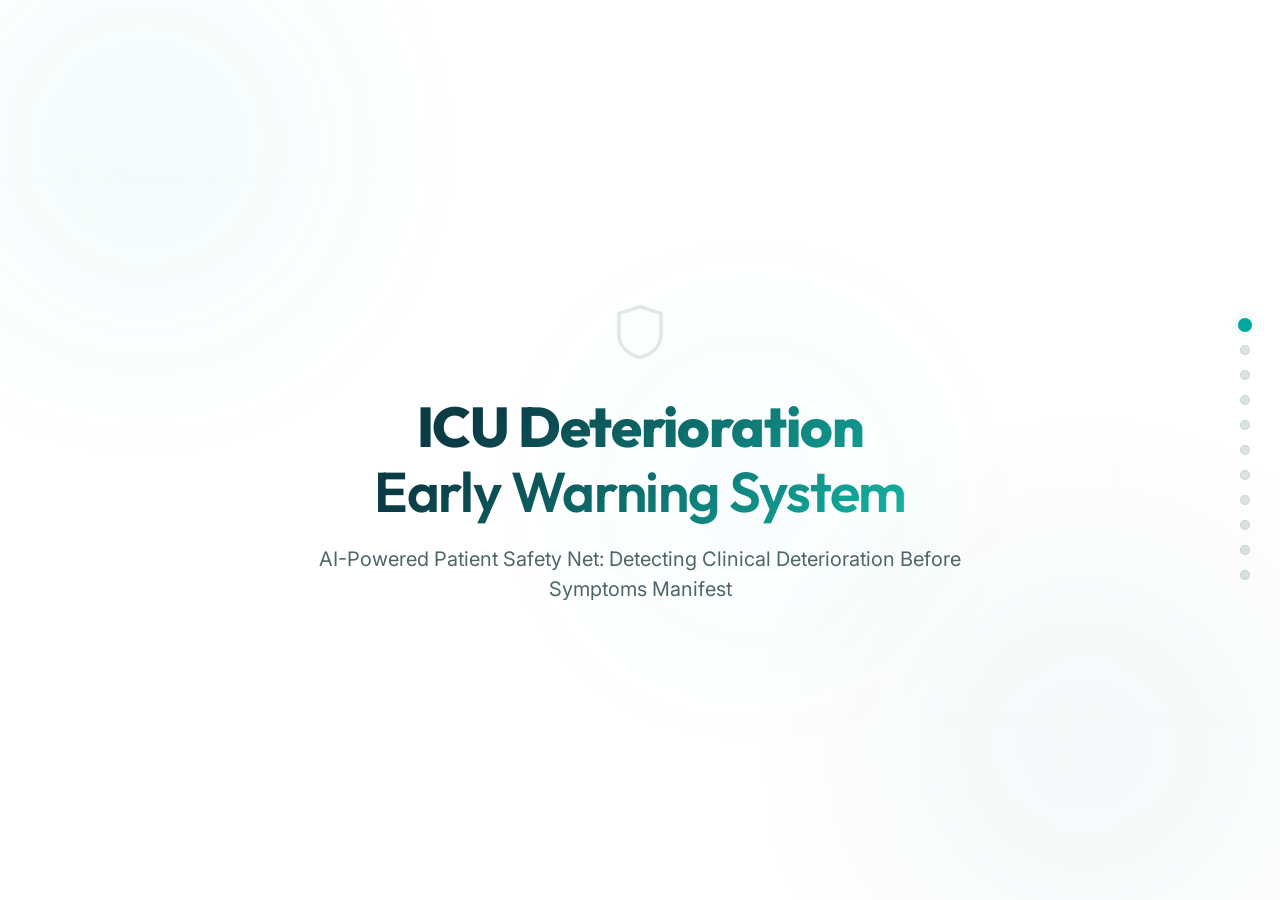
==== index.html @ 1649da3c "Initial commit of ICU Overwatch Pitch Deck" ====
<!DOCTYPE html>
<html lang="en">
<head>
  <meta charset="UTF-8">
  <meta name="viewport" content="width=device-width, initial-scale=1.0">
  <meta name="description" content="Predictive early-warning system for ICU deterioration events, detecting circulatory failure, hyperglycaemia, sepsis, kidney failure, and liver failure before symptoms manifest.">
  <title>ICU Deterioration Warning System Pitch Deck</title>
  <link rel="preconnect" href="https://fonts.googleapis.com">
  <link rel="preconnect" href="https://fonts.gstatic.com" crossorigin>
  <link href="https://fonts.googleapis.com/css2?family=Inter:wght@300;400;500;600;700&family=Outfit:wght@400;500;600;700;800&display=swap" rel="stylesheet">
  <link rel="stylesheet" href="style.css">
</head>
<body>

  <!-- Live Background Blobs -->
  <div class="live-bg-container">
    <div class="bg-blob blob-1"></div>
    <div class="bg-blob blob-2"></div>
    <div class="bg-blob blob-3"></div>
  </div>
  <div class="bg-grid-overlay"></div>
  <canvas id="ekgCanvas"></canvas>

  <!-- Side Dot Progress Indicators (11 Slides) -->
  <div class="scroll-spy" role="navigation" aria-label="Slide navigation">
    <div class="scroll-dot active" data-slide="1" title="Clinical Vision" role="button" aria-label="Slide 1: Vision"></div>
    <div class="scroll-dot" data-slide="2" title="The Challenge" role="button" aria-label="Slide 2: The Challenge"></div>
    <div class="scroll-dot" data-slide="3" title="Our System" role="button" aria-label="Slide 3: Our System"></div>
    <div class="scroll-dot" data-slide="4" title="Clinical Dashboard" role="button" aria-label="Slide 4: Live Dashboard"></div>
    <div class="scroll-dot" data-slide="5" title="Validation" role="button" aria-label="Slide 5: Validation"></div>
    <div class="scroll-dot" data-slide="6" title="Patient Value" role="button" aria-label="Slide 6: Patient Value"></div>
    <div class="scroll-dot" data-slide="7" title="Hospital Value" role="button" aria-label="Slide 7: Hospital Value"></div>
    <div class="scroll-dot" data-slide="8" title="Public Savings" role="button" aria-label="Slide 8: Public Savings"></div>
    <div class="scroll-dot" data-slide="9" title="Private Value" role="button" aria-label="Slide 9: Private Value"></div>
    <div class="scroll-dot" data-slide="10" title="TRL Timeline" role="button" aria-label="Slide 10: TRL Timeline"></div>
    <div class="scroll-dot" data-slide="11" title="Next Steps" role="button" aria-label="Slide 11: Next Steps"></div>
  </div>

  <!-- Scroll snap container -->
  <div class="scroll-container">

    <!-- SLIDE 1: TITLE -->
    <section class="slide-section" id="slide-1">
      <div class="slide-wrapper">
        <div class="title-container">
          <div class="glow-logo">
            <svg class="logo-svg" viewBox="0 0 100 100" xmlns="http://www.w3.org/2000/svg">
              <path d="M50,15 L80,25 L80,55 C80,72 67,83 50,88 C33,83 20,72 20,55 L20,25 Z" stroke="var(--color-border)" stroke-width="5" />
              <path d="M25,50 L40,50 L46,35 L52,70 L58,45 L62,55 L66,50 L75,50" />
            </svg>
          </div>
          <h1>ICU Deterioration<br><span class="highlight-mint">Early Warning System</span></h1>
          <p class="subtitle">AI-Powered Patient Safety Net: Detecting Clinical Deterioration Before Symptoms Manifest</p>
        </div>
      </div>
    </section>

    <!-- SLIDE 2: THE CHALLENGE -->
    <section class="slide-section" id="slide-2">
      <div class="slide-wrapper">
        <span class="slide-label">The Clinical Problem</span>
        <h2>The ICU Deterioration Challenge</h2>
        <div class="grid-2">
          <div>
            <p class="lead-text">
              Current diagnosis is <span class="highlight-alert font-bold">reactive rather than preventive</span>. Sepsis and organ failure are typically identified only after clinical symptoms have fully manifested.
            </p>
            <p class="body-text">
              In intensive care units, sepsis and sudden organ failure develop rapidly. Delayed identification compounds resource strain, prolongs hospital stays, increases patient mortality, and places immense pressure on clinical staff and public healthcare finances.
            </p>
          </div>
          <div class="card-vertical-stack">
            <div class="glass-card">
              <div class="stat-large highlight-alert" style="margin-bottom: 5px;">30%</div>
              <h3 style="margin-bottom: 4px;">Sepsis Incidence</h3>
              <p class="card-desc">Average proportion of all ICU patients who develop sepsis during admission.</p>
            </div>
            <div class="glass-card">
              <div class="stat-large highlight-mint" style="margin-bottom: 5px;">15-37%</div>
              <h3 style="margin-bottom: 4px;">New Organ Failure</h3>
              <p class="card-desc">Patients developing new organ failure during their ICU admission.</p>
            </div>
          </div>
        </div>
      </div>
    </section>

    <!-- SLIDE 3: WHAT WE BUILT -->
    <section class="slide-section" id="slide-3">
      <div class="slide-wrapper">
        <span class="slide-label">Our Solution</span>
        <h2>Standardised Predictive Panel</h2>
        <div class="grid-2">
          <div>
            <p class="lead-text">
              We built an early warning system monitoring a panel of <span class="highlight-mint">42 physiological variables</span> drawn from routine, non-invasive ICU telemetry.
            </p>
            <p class="body-text">
              By continuously evaluating real-time clinical markers, our algorithm outputs predictive risk alerts across five distinct endpoints. This lead time gives medical teams a critical window to intervene before active organ failure clinically manifests.
            </p>
          </div>
          <div class="glass-card flex-column align-stretch">
            <h3 style="margin-bottom: 15px; text-transform: uppercase; font-size: 0.85rem; letter-spacing: 0.05em; color: var(--color-mint);">5 Endpoint Early Warning Windows</h3>
            <div class="endpoint-item">
              <span class="endpoint-name">Circulatory Failure</span>
              <span class="endpoint-time highlight-mint">8 Hours Lead Time</span>
            </div>
            <div class="endpoint-item">
              <span class="endpoint-name">Sepsis Onset</span>
              <span class="endpoint-time highlight-mint">8 Hours Lead Time</span>
            </div>
            <div class="endpoint-item">
              <span class="endpoint-name">Hyperglycaemia</span>
              <span class="endpoint-time highlight-mint">8 Hours Lead Time</span>
            </div>
            <div class="endpoint-item">
              <span class="endpoint-name">Kidney Failure</span>
              <span class="endpoint-time highlight-mint">48 Hours Lead Time</span>
            </div>
            <div class="endpoint-item" style="border-bottom: none;">
              <span class="endpoint-name">Liver Failure</span>
              <span class="endpoint-time highlight-mint">48 Hours Lead Time</span>
            </div>
          </div>
        </div>
      </div>
    </section>

    <!-- SLIDE 4: CLINICAL DASHBOARD -->
    <section class="slide-section" id="slide-4">
      <div class="slide-wrapper" style="max-width: 95%; height: 85vh; display: flex; flex-direction: column;">
        <div style="display: flex; justify-content: space-between; align-items: flex-end; margin-bottom: 15px; border-bottom: 1px solid var(--color-border); padding-bottom: 10px;">
          <div>
            <span class="slide-label">Clinical Workflow</span>
            <h2 style="margin-bottom: 4px; background: transparent; padding-bottom: 0;">Interactive Prototype</h2>
            <h3 style="font-size: 1.6rem; color: var(--color-teal-dark); margin-bottom: 0; font-weight: 600; font-family: var(--font-title);">Live Clinical Dashboard</h3>
          </div>
          <p class="body-text" style="max-width: 600px; font-size: 0.85rem; line-height: 1.4; text-align: right; margin-bottom: 3px;">
            Simulates live ICU telemetry streams. When a sub-clinical pattern is detected, risk scores rise, alerting the nurse to verify the patient's state and order preventative care.
          </p>
        </div>
        <div class="iframe-container" style="flex: 1; width: 100%;">
          <iframe src="Interactive-Prototype-HTML.html" style="width: 100%; height: 100%; border: 1px solid var(--color-border); border-radius: 12px; background: #031012; box-shadow: 0 8px 24px rgba(11, 76, 84, 0.05);" title="Live Clinical Dashboard Prototype"></iframe>
        </div>
      </div>
    </section>

    <!-- SLIDE 5: PERFORMANCE & VALIDATION -->
    <section class="slide-section" id="slide-5">
      <div class="slide-wrapper">
        <span class="slide-label">Clinical Integrity</span>
        <h2>Model Performance & Validation</h2>
        <p class="body-text" style="max-width: 800px; margin-bottom: 25px;">
          To ensure real-world generalisability, the model was trained on 210,013 patients and evaluated on an independent external cohort of 29,579 patients across hospitals in geographically distinct settings.
        </p>
        
        <div class="auroc-container">
          <div class="cohort-buttons">
            <button class="cohort-btn active" data-cohort="internal">
              <div class="cohort-badge">Baseline</div>
              <div class="cohort-title">Internal Cohort</div>
            </button>
            <button class="cohort-btn" data-cohort="nwicu">
              <div class="cohort-badge">External Validation</div>
              <div class="cohort-title">Northwest ICU (USA)</div>
            </button>
            <button class="cohort-btn" data-cohort="zigong">
              <div class="cohort-badge">External Validation</div>
              <div class="cohort-title">Zigong Hospital (China)</div>
            </button>
            <button class="cohort-btn" data-cohort="pediatric">
              <div class="cohort-badge alert">Special Validation</div>
              <div class="cohort-title">Pediatric Cohort</div>
            </button>
          </div>

          <div class="glass-card roc-graph-card">
            <div class="roc-card-header">
              <span class="roc-label">ROC Curve Preview</span>
              <div class="roc-stat">
                <span class="roc-stat-label">AUROC:</span>
                <span id="displayAuroc" class="roc-stat-val highlight-mint">0.932</span>
              </div>
            </div>
            
            <!-- ROC curve drawing -->
            <svg viewBox="0 0 200 200" class="roc-svg">
              <rect x="10" y="10" width="180" height="180" class="roc-grid-rect" />
              <line x1="10" y1="100" x2="190" y2="100" class="roc-grid-line" />
              <line x1="100" y1="10" x2="100" y2="190" class="roc-grid-line" />
              <line x1="10" y1="190" x2="190" y2="10" class="roc-random-line" />
              <path id="rocCurve" class="roc-path" d="M 10 190 Q 20 20 190 10" />
            </svg>
            
            <p id="displayCohortDesc" class="roc-desc">
              <strong>Internal Cohort (210,013 patients):</strong> Robust training baseline across MIMIC-III, MIMIC-IV, and eICU. Sepsis AUROC reached 0.845; Liver Failure reached 0.982.
            </p>
          </div>
        </div>

        <div class="pediatric-box">
          <strong>Pediatric Cohort Transparency:</strong> Performance was more modest in the pediatric cohort (AUROC 0.798). Dedicated calibration is required before pediatric clinical application is considered.
        </div>
      </div>
    </section>

    <!-- NEW SLIDE 6: WHY THIS MATTERS FOR PATIENTS (CLINICAL BENEFITS) -->
    <section class="slide-section" id="slide-6">
      <div class="slide-wrapper">
        <span class="slide-label">Clinical Benefits</span>
        <h2>Why This Matters for Patients</h2>
        <div class="patient-outcome-grid">
          <div>
            <h3 style="color: var(--color-mint); font-size: 1.15rem; margin-bottom: 12px;">Reference: The TREWS Study (Nature Medicine, 2022)</h3>
            <p class="lead-text">
              Early warning creates a critical head start, allowing clinicians to administer antibiotics and fluids before clinical organ failure manifests.
            </p>
            <p class="body-text" style="margin-bottom: 20px;">
              A landmark prospective study evaluating the Targeted Real-time Early Warning System (TREWS) monitored over 590,000 patient encounters across 5 hospital sites, establishing clear evidence of early AI utility:
            </p>
            <div class="card-vertical-stack">
              <div class="glass-card flex-row gap-20" style="padding: 16px 20px;">
                <div class="stat-large highlight-mint" style="font-size: 2.2rem; width: 110px;">18.7%</div>
                <div>
                  <h4 style="font-size: 0.95rem; font-weight: 700; color: var(--color-teal-dark);">Relative Mortality Reduction</h4>
                  <p class="card-desc" style="margin-top: 1px;">Significant drop in in-hospital mortality when alerts are acted on within 3 hours.</p>
                </div>
              </div>
              <div class="glass-card flex-row gap-20" style="padding: 16px 20px;">
                <div class="stat-large highlight-mint" style="font-size: 2.2rem; width: 110px;">3.3%</div>
                <div>
                  <h4 style="font-size: 0.95rem; font-weight: 700; color: var(--color-teal-dark);">Absolute Mortality Reduction</h4>
                  <p class="card-desc" style="margin-top: 1px;">Direct lives saved across the entire clinical cohort.</p>
                </div>
              </div>
            </div>
          </div>
          <div class="sofa-chart-container">
            <h3 style="text-align: center; font-size: 1rem; text-transform: uppercase; letter-spacing: 0.05em; color: var(--color-teal-dark); margin-bottom: 10px;">Progression of Organ Failure</h3>
            <p class="card-desc" style="text-align: center; margin-bottom: 15px;">Measured by SOFA (Sequential Organ Failure Assessment) score improvement after alert onset.</p>
            
            <div class="sofa-chart-bar-group">
              <div class="sofa-bar-row">
                <div class="sofa-label-group">
                  <span>Control Group (Late Detection)</span>
                  <span class="highlight-mint">0.4 Point Reduction</span>
                </div>
                <div class="sofa-bar-track">
                  <div class="sofa-bar-fill control" style="width: 50%;"></div>
                </div>
              </div>
              <div class="sofa-bar-row">
                <div class="sofa-label-group">
                  <span>TREWS Group (Early AI Alert)</span>
                  <span class="highlight-mint">0.8 Point Reduction (2x Efficacy)</span>
                </div>
                <div class="sofa-bar-track">
                  <div class="sofa-bar-fill trews" style="width: 100%;"></div>
                </div>
              </div>
            </div>
            
            <p class="body-text" style="font-size: 0.85rem; line-height: 1.4; border-top: 1px solid rgba(11, 76, 84, 0.08); padding-top: 12px; margin-top: 5px;">
              <strong>SOFA Score Benefit:</strong> Giving clinicians a 6-hour predictive warning allows them to double the clinical reduction in organ dysfunction, protecting patient organ integrity and accelerating healing.
            </p>
          </div>
        </div>
      </div>
    </section>

    <!-- NEW SLIDE 7: WHY THIS MATTERS FOR HOSPITALS (OPERATIONAL BENEFITS) -->
    <section class="slide-section" id="slide-7">
      <div class="slide-wrapper">
        <span class="slide-label">Hospital Utility</span>
        <h2>Why This Matters for Hospitals</h2>
        <div class="grid-2">
          <div>
            <p class="lead-text">
              Easing clinician burden in high-stress intensive care environments.
            </p>
            <p class="body-text" style="margin-bottom: 18px;">
              Hospital environments face acute systemic issues: staffing shortages, nurse burnout, high patient-to-practitioner ratios, and unexpected emergency bed overflows (as seen during COVID-19 surges). 
            </p>
            <p class="body-text">
              Our continuous predictive warning system helps alleviate these pressures by replacing simple, noisy threshold alarms with a single, highly specific dashboard that triggers only when intervention is clinically necessary.
            </p>
          </div>
          <div class="card-vertical-stack">
            <div class="glass-card" style="padding: 16px 20px;">
              <h3 style="color: var(--color-mint); font-size: 1.05rem; margin-bottom: 4px;">Increase Nurse Capacity</h3>
              <p class="body-text" style="font-size: 0.85rem; line-height: 1.4;">
                Eliminates simple telemetry alarm fatigue. Staff are directed only to patients showing true, sub-clinical deterioration signs, streamlining shift tasks.
              </p>
            </div>
            <div class="glass-card" style="padding: 16px 20px;">
              <h3 style="color: var(--color-mint); font-size: 1.05rem; margin-bottom: 4px;">Prevents Bed Backlog</h3>
              <p class="body-text" style="font-size: 0.85rem; line-height: 1.4;">
                Reducing clinical ICU length of stay by 10% frees up critical beds. This eases emergency department wait lists and optimizes patient throughput.
              </p>
            </div>
            <div class="glass-card" style="padding: 16px 20px;">
              <h3 style="color: var(--color-mint); font-size: 1.05rem; margin-bottom: 4px;">Mitigates Bed Overflow Crisis</h3>
              <p class="body-text" style="font-size: 0.85rem; line-height: 1.4;">
                During surges or pandemics, continuous monitoring provides an objective safety net, allowing nurses to safely monitor more patients without losing care quality.
              </p>
            </div>
          </div>
        </div>
      </div>
    </section>

    <!-- SLIDE 8: PUBLIC HEALTH VALUE (GOVERNMENT SAVINGS) -->
    <section class="slide-section" id="slide-8">
      <div class="slide-wrapper">
        <span class="slide-label">Fiscal Impact Model</span>
        <h2>Public Healthcare Savings (National Level)</h2>
        <p class="body-text" style="max-width: 800px; margin-bottom: 25px;">
          Adjust the slider at the bottom to see how different clinical efficacy rates impact daily and annual national savings. Click any card to reveal the calculations and baseline math.
        </p>

        <!-- 3 Cards Layout -->
        <div class="cards-grid">
          
          <!-- Card 1: Optimization -->
          <div class="flip-card" id="card-opt">
            <div class="flip-card-inner">
              <div class="flip-card-front glass-card-interactive">
                <div class="card-icon">
                  <svg viewBox="0 0 24 24" fill="none" stroke="currentColor" stroke-width="2">
                    <path d="M22 12h-4l-3 9L9 3l-3 9H2" />
                  </svg>
                </div>
                <h3>Optimization Savings</h3>
                <p class="card-desc">Shortening intensive care stays by 10% for patients who still deteriorate but recover faster due to early alerts.</p>
                <div class="card-math-preview">
                  <span class="card-savings-val highlight-mint" id="optDailyVal">RM 35,700</span>
                  <span class="card-savings-label">per day</span>
                </div>
                <div class="card-click-prompt">Click to reveal details</div>
              </div>
              <div class="flip-card-back glass-card-interactive">
                <h3>Optimization Math</h3>
                <div class="math-body">
                  <div class="math-line">
                    <span class="math-label">Active Beds:</span>
                    <span class="math-val" id="optMathBeds">142.8 Beds</span>
                  </div>
                  <div class="math-line">
                    <span class="math-label">Daily Cost Saved:</span>
                    <span class="math-val">RM 250 / bed-day</span>
                  </div>
                  <div class="math-totals" style="margin-top: 15px;">
                    <div><strong>Daily:</strong> <span class="highlight-mint" id="optMathDaily">RM 35,700</span></div>
                    <div><strong>Annual:</strong> <span class="highlight-mint" id="optMathAnnual">RM 13.03M</span></div>
                  </div>
                </div>
                <div class="card-click-prompt">Click to return</div>
              </div>
            </div>
          </div>

          <!-- Card 2: Prevention -->
          <div class="flip-card" id="card-prev">
            <div class="flip-card-inner">
              <div class="flip-card-front glass-card-interactive">
                <div class="card-icon">
                  <svg viewBox="0 0 24 24" fill="none" stroke="currentColor" stroke-width="2">
                    <path d="M12 22s8-4 8-10V5l-8-3-8 3v7c0 6 8 10 8 10z" />
                  </svg>
                </div>
                <h3>Prevention Savings</h3>
                <p class="card-desc">Aborting clinical deterioration entirely (stopping sepsis, organ failure) via immediate, early-stage intervention.</p>
                <div class="card-math-preview">
                  <span class="card-savings-val highlight-mint" id="prevDailyVal">RM 238,000</span>
                  <span class="card-savings-label">per day</span>
                </div>
                <div class="card-click-prompt">Click to reveal details</div>
              </div>
              <div class="flip-card-back glass-card-interactive">
                <h3>Prevention Math</h3>
                <div class="math-body">
                  <div class="math-line">
                    <span class="math-label">Active Beds:</span>
                    <span class="math-val" id="prevMathBeds">95.2 Beds</span>
                  </div>
                  <div class="math-line">
                    <span class="math-label">Daily Cost Saved:</span>
                    <span class="math-val">RM 2,500 / bed-day</span>
                  </div>
                  <div class="math-totals" style="margin-top: 15px;">
                    <div><strong>Daily:</strong> <span class="highlight-mint" id="prevMathDaily">RM 238,000</span></div>
                    <div><strong>Annual:</strong> <span class="highlight-mint" id="prevMathAnnual">RM 86.87M</span></div>
                  </div>
                </div>
                <div class="card-click-prompt">Click to return</div>
              </div>
            </div>
          </div>

          <!-- Card 3: Combined -->
          <div class="flip-card" id="card-combined">
            <div class="flip-card-inner">
              <div class="flip-card-front glass-card-interactive border-glowing">
                <div class="card-icon">
                  <svg viewBox="0 0 24 24" fill="none" stroke="currentColor" stroke-width="2">
                    <line x1="12" y1="1" x2="12" y2="23" />
                    <path d="M17 5H9.5a3.5 3.5 0 0 0 0 7h5a3.5 3.5 0 0 1 0 7H6" />
                  </svg>
                </div>
                <h3>Total Combined Savings</h3>
                <p class="card-desc" style="margin-bottom: 2px;">The macro-fiscal impact of integrating our early warning system across the national public healthcare network.</p>
                <div class="card-math-preview" style="margin-top: 2px;">
                  <span class="card-savings-val highlight-mint" style="font-size: 1.35rem;" id="combinedAnnualVal">RM 99.90 Million / yr</span>
                  <span class="card-savings-val highlight-mint" style="font-size: 1.05rem; font-weight: 600; opacity: 0.85; margin-top: 2px;" id="combinedDailyVal">RM 273,700 / day</span>
                </div>
                <div class="card-click-prompt">Click to reveal totals</div>
              </div>
              <div class="flip-card-back glass-card-interactive border-glowing">
                <h3>Combined Summary</h3>
                <div class="math-body">
                  <div class="math-line">
                    <span class="math-label">National ICU Beds:</span>
                    <span class="math-val">800 Beds</span>
                  </div>
                  <div class="math-line">
                    <span class="math-label">Occupancy (85%):</span>
                    <span class="math-val">680 Active Beds</span>
                  </div>
                  <div class="math-line">
                    <span class="math-label">Deterioration Rate:</span>
                    <span class="math-val">35% (238 patients/day)</span>
                  </div>
                  <div class="math-totals" style="margin-top: 15px; border-top: 1px solid rgba(19, 181, 164, 0.2); padding-top: 10px;">
                    <div><strong>Total Daily:</strong> <span class="highlight-mint" id="combinedMathDaily">RM 273,700</span></div>
                    <div><strong>Total Annual:</strong> <span class="highlight-mint" id="combinedMathAnnual">RM 99.90M</span></div>
                  </div>
                </div>
                <div class="card-click-prompt">Click to return</div>
              </div>
            </div>
          </div>

        </div>

        <!-- Interactive Efficacy Slider -->
        <div class="slider-container">
          <div class="slider-labels">
            <span class="slider-label-left"><strong id="sliderOptLabel">60%</strong> Optimization</span>
            <span class="slider-title">EFFICACY SPLIT SLIDER</span>
            <span class="slider-label-right"><strong id="sliderPrevLabel">40%</strong> Prevention</span>
          </div>
          <input type="range" min="0" max="100" value="40" class="efficacy-slider" id="efficacySlider">
          <div class="slider-helper">Drag the slider to adjust the clinical prevention rate dynamically</div>
        </div>

      </div>
    </section>

    <!-- SLIDE 9: PRIVATE HEALTHCARE VALUE -->
    <section class="slide-section" id="slide-9">
      <div class="slide-wrapper">
        <span class="slide-label">Commercial Model & Brand</span>
        <h2>Private Healthcare Efficacy & Value</h2>
        <div class="grid-2">
          <div class="glass-card flex-column gap-20">
            <h3>SaaS Commercialization Model</h3>
            <div class="commercial-stat-box">
              <div class="comm-item">
                <span class="comm-title">Daily Monitoring Charge</span>
                <span class="comm-val highlight-mint" id="commDailyVal">RM 99 / day</span>
                <p class="comm-desc">Charged as a premium "Continuous Predictive Monitoring" fee added to patient room & board (less than 10% of standard private ICU room rates).</p>
              </div>
              <div class="comm-item" style="border-bottom: none; padding-bottom: 0;">
                <span class="comm-title">Hospital Annual Revenue</span>
                <span class="comm-val highlight-mint" id="commAnnualVal">RM 433,620 / year</span>
                <p class="comm-desc">Generated by a typical 15-bed private ICU operating at 80% occupancy, presenting a high-margin, recurring digital revenue split.</p>
              </div>
              <div style="margin-top: 15px; border-top: 1px solid rgba(11, 76, 84, 0.08); padding-top: 12px; width: 100%;">
                <div style="display: flex; justify-content: space-between; font-size: 0.75rem; margin-bottom: 5px; font-weight: 600; color: var(--color-text-muted);">
                  <span>CHARGE RANGE</span>
                  <span>RM 0 - RM 2,000</span>
                </div>
                <input type="range" min="0" max="2000" value="99" class="efficacy-slider" id="commChargeSlider" style="margin: 5px 0; width: 100%;">
                <div style="font-size: 0.7rem; color: var(--color-text-muted); text-align: center; margin-top: 2px;">Drag to adjust the patient monitoring fee dynamically</div>
              </div>
            </div>
          </div>
          <div class="flex-column gap-20">
            <div class="glass-card">
              <h3 style="color: var(--color-mint); margin-bottom: 8px;">Smart Hospital Leadership</h3>
              <p class="body-text" style="font-size: 0.9rem; line-height: 1.5;">
                Establishes the facility as an AI-driven leader in clinical safety. Reduces unexpected clinical codes (cardiac arrests) and mortality in critical care, building strong patient trust.
              </p>
            </div>
            <div class="glass-card">
              <h3 style="color: var(--color-mint); margin-bottom: 8px;">Insurer Preference</h3>
              <p class="body-text" style="font-size: 0.9rem; line-height: 1.5;">
                Private health insurers prefer hospitals with shorter average ICU lengths of stay and lower complication profiles. Early warnings allow private hospitals to negotiate premium preferred-provider panel terms.
              </p>
            </div>
            <div class="glass-card">
              <h3 style="color: var(--color-mint); margin-bottom: 8px;">Medico-Legal Protection</h3>
              <p class="body-text" style="font-size: 0.9rem; line-height: 1.5;">
                Delayed detection of clinical deterioration and organ failure is a major source of critical care malpractice litigation. Continuous early warning alerts provide an objective clinical safety net, mitigating risk and insurance premiums.
              </p>
            </div>
          </div>
        </div>
      </div>
    </section>

    <!-- SLIDE 10: TRL TIMELINE -->
    <section class="slide-section" id="slide-10">
      <div class="slide-wrapper">
        <span class="slide-label">Execution Roadmap</span>
        <h2>Technology Readiness Level (TRL) Timeline</h2>
        
        <div class="trl-timeline-container">
          
          <div class="timeline-item">
            <div class="timeline-dot completed"></div>
            <div class="timeline-content">
              <span class="trl-tag completed">TRL 4 - 5</span>
              <h3>Retrospective Validation</h3>
              <span class="timeline-date">COMPLETED (2025 - H1 2026)</span>
              <p>Completed offline algorithm training and retrospective validation across MIMIC-III, MIMIC-IV, Northwest ICU, and Zigong Hospital cohorts (over 260k patients).</p>
            </div>
          </div>

          <div class="timeline-item">
            <div class="timeline-dot active"></div>
            <div class="timeline-content">
              <span class="trl-tag active">TRL 6</span>
              <h3>Silent Validation (Current Phase)</h3>
              <span class="timeline-date">IN PROGRESS (H2 2026)</span>
              <p>Deploying the early warning algorithm on live simulated feeds and silent real-time hospital databases to measure alarm precision and eliminate alert fatigue.</p>
            </div>
          </div>

          <div class="timeline-item">
            <div class="timeline-dot"></div>
            <div class="timeline-content">
              <span class="trl-tag">TRL 7</span>
              <h3>Operational Bedside Pilot</h3>
              <span class="timeline-date">UPCOMING (Q4 2026 - Q1 2027)</span>
              <p>Silent background trials in active clinical settings across 2-3 partner public and private hospitals, integrating alerts directly into nurse workflows.</p>
            </div>
          </div>

          <div class="timeline-item">
            <div class="timeline-dot"></div>
            <div class="timeline-content">
              <span class="trl-tag">TRL 8</span>
              <h3>Clinical Trials & Certification</h3>
              <span class="timeline-date">PLANNED (H1 2027)</span>
              <p>Conducting prospective clinical trials in Malaysia and submitting dossier for Medical Device Authority (MDA) approval and CE-Mark certification.</p>
            </div>
          </div>

          <div class="timeline-item" style="border-left: none; padding-bottom: 0;">
            <div class="timeline-dot"></div>
            <div class="timeline-content">
              <span class="trl-tag">TRL 9</span>
              <h3>Commercial Rollout</h3>
              <span class="timeline-date">TARGET (H2 2027+)</span>
              <p>Full active operational integration across public (MOH) and private hospital ICU telemetry systems, offering a nationwide clinical safety net.</p>
            </div>
          </div>

        </div>
      </div>
    </section>

    <!-- SLIDE 11: OUR PARTNERSHIP ASK & NEXT STEPS -->
    <section class="slide-section" id="slide-11">
      <div class="slide-wrapper">
        <div class="ask-container">
          <span class="slide-label">Collaboration</span>
          <h2>Next Steps & Partnership Ask</h2>
          <p class="body-text" style="max-width: 700px; margin: 15px auto 35px auto;">
            We are moving our early warning system from successful verification to bedside operational clinical pilots. We are seeking partners in the following key areas:
          </p>
          <div class="grid-3">
            <div class="glass-card ask-card">
              <div class="ask-icon">
                <svg viewBox="0 0 24 24" fill="none" stroke="currentColor" stroke-width="2">
                  <path d="M12 22s8-4 8-10V5l-8-3-8 3v7c0 6 8 10 8 10z" />
                </svg>
              </div>
              <h3>Clinical Pilots</h3>
              <p class="body-text" style="font-size: 0.85rem; line-height: 1.5; margin-top: 10px;">
                Seeking major public and private hospitals in Malaysia to host our <strong>TRL 7 silent bedside pilots</strong> in Q4 2026.
              </p>
            </div>
            <div class="glass-card ask-card">
              <div class="ask-icon">
                <svg viewBox="0 0 24 24" fill="none" stroke="currentColor" stroke-width="2">
                  <rect x="2" y="2" width="20" height="8" rx="2" ry="2" />
                  <rect x="2" y="14" width="20" height="8" rx="2" ry="2" />
                  <line x1="6" y1="6" x2="6.01" y2="6" />
                  <line x1="6" y1="18" x2="6.01" y2="18" />
                </svg>
              </div>
              <h3>System Integration</h3>
              <p class="body-text" style="font-size: 0.85rem; line-height: 1.5; margin-top: 10px;">
                Partnering with Electronic Health Record (EHR) vendors and telemetry software suppliers to develop clean API standard interfaces.
              </p>
            </div>
            <div class="glass-card ask-card">
              <div class="ask-icon">
                <svg viewBox="0 0 24 24" fill="none" stroke="currentColor" stroke-width="2">
                  <line x1="12" y1="1" x2="12" y2="23" />
                  <path d="M17 5H9.5a3.5 3.5 0 0 0 0 7h5a3.5 3.5 0 0 1 0 7H6" />
                </svg>
              </div>
              <h3>Clinical Trial Funding</h3>
              <p class="body-text" style="font-size: 0.85rem; line-height: 1.5; margin-top: 10px;">
                Securing seed grants, clinical research funding, and strategic co-investments to scale our prospective TRL 8 clinical trials.
              </p>
            </div>
          </div>
          
          <div class="contact-box" style="margin-top: 40px; border-color: rgba(0, 167, 157, 0.25); box-shadow: 0 4px 20px rgba(0, 167, 157, 0.05); padding: 25px 40px;">
            <p style="font-size: 1.8rem; font-weight: 800; color: var(--color-mint); font-family: var(--font-title); letter-spacing: -0.01em; margin-bottom: 0;">Join us in building the digital safety net for intensive care.</p>
          </div>
        </div>
      </div>
    </section>

  </div>

  <script src="app.js"></script>
</body>
</html>
---- style.css ----
/* =======================================================
   ICU deterioration Warning System - Clinical Style System
   Light Mode Clinical Teal-Mint Theme
   ======================================================= */

@import url('https://fonts.googleapis.com/css2?family=Outfit:wght@400;500;600;700;800&family=Inter:wght@300;400;500;600;700&display=swap');

:root {
  /* Colors from IonOpticks flyer and clinical light theme */
  --color-bg-start: #ffffff;
  --color-bg-end: #ffffff;
  --color-teal-dark: #0b3c46;
  --color-teal-primary: #0b4c54;
  --color-mint: #00a79d;
  --color-mint-light: #13b5a4;
  --color-mint-glow: rgba(0, 167, 157, 0.2);
  --color-border: rgba(11, 76, 84, 0.12);
  --color-border-glow: rgba(0, 167, 157, 0.4);
  --color-card-bg: rgba(255, 255, 255, 0.9);
  --color-text-main: #1c2e30;
  --color-text-muted: #4e6569;
  
  /* Alert / warning states */
  --color-alert: #d32f2f;
  --color-alert-glow: rgba(211, 47, 47, 0.15);
  --color-warning: #e65100;
  --color-purple: #7b1fa2;

  /* Fonts */
  --font-title: 'Outfit', system-ui, sans-serif;
  --font-sans: 'Inter', system-ui, sans-serif;
}

* {
  box-sizing: border-box;
  margin: 0;
  padding: 0;
}

body {
  background: transparent;
  color: var(--color-text-main);
  font-family: var(--font-sans);
  overflow: hidden;
  min-height: 100vh;
}

/* Background EKG Canvas Grid overlay (Light Green-Teal EKG line) */
#ekgCanvas {
  position: fixed;
  top: 0;
  left: 0;
  width: 100vw;
  height: 100vh;
  z-index: -2;
  pointer-events: none;
  opacity: 0.15;
}

.bg-grid-overlay {
  position: fixed;
  top: 0;
  left: 0;
  width: 100vw;
  height: 100vh;
  background: transparent;
  z-index: -1;
  pointer-events: none;
}

/* Scroll snap container */
.scroll-container {
  height: 100vh;
  overflow-y: scroll;
  scroll-snap-type: y mandatory;
  scroll-behavior: smooth;
}

/* Hide scrollbar but keep functionality */
.scroll-container::-webkit-scrollbar {
  display: none;
}
.scroll-container {
  -ms-overflow-style: none;  /* IE and Edge */
  scrollbar-width: none;  /* Firefox */
}

/* Slide structure */
.slide-section {
  min-height: 100vh;
  width: 100vw;
  scroll-snap-align: start;
  position: relative;
  z-index: 1;
  display: flex;
  justify-content: center;
  align-items: center;
  padding: 80px 40px;
}

.slide-wrapper {
  max-width: 1050px;
  width: 100%;
  margin: 0 auto;
  display: flex;
  flex-direction: column;
}

/* Navigation indicators */
.scroll-spy {
  position: fixed;
  right: 30px;
  top: 50%;
  transform: translateY(-50%);
  z-index: 100;
  display: flex;
  flex-direction: column;
  gap: 15px;
}

.scroll-dot {
  width: 10px;
  height: 10px;
  border-radius: 50%;
  background-color: rgba(11, 76, 84, 0.15);
  border: 1px solid rgba(11, 76, 84, 0.1);
  cursor: pointer;
  transition: all 0.3s cubic-bezier(0.165, 0.84, 0.44, 1);
}

.scroll-dot:hover {
  background-color: var(--color-mint);
  box-shadow: 0 0 8px var(--color-mint-glow);
  transform: scale(1.2);
}

.scroll-dot.active {
  background-color: var(--color-mint);
  border-color: var(--color-mint);
  box-shadow: 0 0 8px var(--color-mint-glow);
  transform: scale(1.4);
}

/* Common Typography with Gradients */
h1 {
  font-family: var(--font-title);
  font-size: 3.5rem;
  font-weight: 800;
  line-height: 1.15;
  margin-bottom: 20px;
  letter-spacing: -0.02em;
  background: linear-gradient(135deg, var(--color-teal-dark) 20%, var(--color-mint-light) 100%);
  -webkit-background-clip: text;
  -webkit-text-fill-color: transparent;
}

h2 {
  font-family: var(--font-title);
  font-size: 2.2rem;
  font-weight: 700;
  line-height: 1.2;
  margin-bottom: 25px;
  letter-spacing: -0.01em;
  background: linear-gradient(135deg, var(--color-teal-dark) 10%, var(--color-mint) 100%);
  -webkit-background-clip: text;
  -webkit-text-fill-color: transparent;
  display: inline-block;
}

h3 {
  font-family: var(--font-title);
  font-size: 1.25rem;
  font-weight: 700;
  margin-bottom: 8px;
  color: var(--color-teal-dark);
}

.highlight-mint {
  color: var(--color-mint);
  font-weight: 600;
}

.highlight-alert {
  color: var(--color-alert);
}

.font-bold {
  font-weight: 700;
}

.subtitle {
  font-size: 1.25rem;
  color: var(--color-text-muted);
  max-width: 650px;
  line-height: 1.5;
}

.slide-label {
  font-size: 0.8rem;
  font-weight: 700;
  text-transform: uppercase;
  letter-spacing: 0.1em;
  color: var(--color-mint);
  margin-bottom: 8px;
  display: block;
}

.lead-text {
  font-size: 1.15rem;
  line-height: 1.6;
  color: var(--color-text-main);
  margin-bottom: 20px;
}

.body-text {
  font-size: 0.95rem;
  line-height: 1.6;
  color: var(--color-text-muted);
}

/* Grids */
.grid-2 {
  display: grid;
  grid-template-columns: 1.05fr 0.95fr;
  gap: 40px;
  align-items: center;
}

.grid-3 {
  display: grid;
  grid-template-columns: 1fr 1fr 1fr;
  gap: 25px;
}

/* Glass Card - Light clinical aesthetic */
.glass-card {
  background-color: var(--color-card-bg);
  border: 1px solid var(--color-border);
  border-radius: 16px;
  padding: 24px;
  box-shadow: 0 8px 24px rgba(11, 76, 84, 0.05);
  transition: all 0.3s ease;
}

.glass-card:hover {
  border-color: var(--color-border-glow);
  box-shadow: 0 12px 32px rgba(0, 167, 157, 0.08);
  transform: translateY(-2px);
}

.flex-row {
  display: flex;
  flex-direction: row;
  align-items: center;
}

.flex-column {
  display: flex;
  flex-direction: column;
}

.align-stretch {
  align-items: stretch;
}

.gap-20 {
  gap: 20px;
}

.card-vertical-stack {
  display: flex;
  flex-direction: column;
  gap: 20px;
}

.stat-large {
  font-family: var(--font-title);
  font-size: 3.2rem;
  font-weight: 800;
  line-height: 1;
}

.card-desc {
  font-size: 0.85rem;
  color: var(--color-text-muted);
  line-height: 1.4;
  margin-top: 4px;
}

/* Logo icon with live heart pulse stroke animation */
.glow-logo {
  margin-bottom: 25px;
}

.logo-svg {
  width: 70px;
  height: 70px;
  fill: none;
  stroke: var(--color-border);
  stroke-width: 5;
}

.logo-svg path:last-child {
  stroke: var(--color-mint);
  stroke-dasharray: 200;
  stroke-dashoffset: 200;
  stroke-width: 5;
  animation: logo-pulse 4s linear infinite;
  filter: drop-shadow(0 0 5px var(--color-mint-glow));
}

@keyframes logo-pulse {
  0% { stroke-dashoffset: 200; }
  50% { stroke-dashoffset: 0; }
  100% { stroke-dashoffset: -200; }
}

.title-container {
  display: flex;
  flex-direction: column;
  justify-content: center;
  align-items: center;
  text-align: center;
  min-height: 70vh;
}

/* Slide 3 Endpoints list */
.endpoint-item {
  display: flex;
  justify-content: space-between;
  align-items: center;
  padding: 12px 0;
  border-bottom: 1px solid rgba(11, 76, 84, 0.08);
}

.endpoint-name {
  font-weight: 600;
  font-size: 0.95rem;
  color: var(--color-teal-dark);
}

.endpoint-time {
  font-size: 0.85rem;
  font-weight: 600;
  background-color: rgba(0, 167, 157, 0.06);
  padding: 4px 10px;
  border-radius: 20px;
  border: 1px solid rgba(0, 167, 157, 0.15);
  color: var(--color-mint);
}

/* Slide 4 Dashboard simulation - stays as dark medical screen */
.telemetry-dashboard {
  background-color: #031012;
  border: 2px solid var(--color-teal-primary);
  border-radius: 16px;
  padding: 18px;
  box-shadow: 0 12px 48px rgba(0, 0, 0, 0.25);
  display: flex;
  flex-direction: column;
  gap: 15px;
}

.dashboard-header {
  display: flex;
  justify-content: space-between;
  align-items: center;
  border-bottom: 1px solid rgba(19, 181, 164, 0.15);
  padding-bottom: 10px;
}

.patient-id-badge {
  display: flex;
  align-items: center;
  gap: 8px;
  font-family: var(--font-title);
  font-weight: 700;
  font-size: 0.9rem;
  color: #fff;
}

.pulse-indicator-dot {
  width: 8px;
  height: 8px;
  border-radius: 50%;
  background-color: #10b981;
  box-shadow: 0 0 8px #10b981;
}

.pulse-indicator-dot.green {
  animation: pulse-green 1.5s infinite;
}

.pulse-indicator-dot.red {
  background-color: var(--color-alert);
  box-shadow: 0 0 10px var(--color-alert);
  animation: pulse-red 0.8s infinite;
}

@keyframes pulse-green {
  0% { transform: scale(1); opacity: 1; }
  50% { transform: scale(1.3); opacity: 0.4; }
  100% { transform: scale(1); opacity: 1; }
}

@keyframes pulse-red {
  0% { transform: scale(1); opacity: 1; }
  50% { transform: scale(1.4); opacity: 0.3; }
  100% { transform: scale(1); opacity: 1; }
}

.input-count-badge {
  background-color: rgba(19, 181, 164, 0.1);
  border: 1px solid rgba(19, 181, 164, 0.2);
  padding: 3px 8px;
  border-radius: 4px;
  font-size: 0.75rem;
  font-weight: 600;
  color: var(--color-mint-light);
}

.vitals-monitor-panel {
  display: flex;
  flex-direction: column;
  gap: 10px;
}

.vital-row {
  display: flex;
  align-items: center;
  justify-content: space-between;
  background-color: rgba(6, 29, 34, 0.6);
  border: 1px solid rgba(19, 181, 164, 0.08);
  border-radius: 8px;
  padding: 8px 12px;
  transition: all 0.3s ease;
}

.vital-row.alerting {
  border-color: rgba(224, 91, 91, 0.5);
  background-color: rgba(224, 91, 91, 0.15);
}

.vital-name {
  font-size: 0.8rem;
  color: #8fa6a9;
  width: 110px;
}

.vital-sparkline {
  flex: 1;
  height: 30px;
  margin: 0 15px;
  display: flex;
  align-items: center;
}

.sparkline-canvas {
  width: 100%;
  height: 100%;
  display: block;
}

.vital-val {
  font-family: var(--font-title);
  font-size: 1.15rem;
  font-weight: 700;
  margin-right: 4px;
  color: #fff;
}

.vital-val.alert-text {
  color: var(--color-alert);
  text-shadow: 0 0 8px var(--color-alert-glow);
  animation: blink-text 1s step-end infinite;
}

@keyframes blink-text {
  50% { opacity: 0.5; }
}

.vital-unit {
  font-size: 0.75rem;
  color: #8fa6a9;
  width: 30px;
  text-align: left;
}

.alerts-control-panel {
  display: flex;
  flex-direction: column;
  gap: 10px;
}

.alerts-control-panel h4 {
  font-size: 0.75rem;
  letter-spacing: 0.05em;
  color: #8fa6a9;
}

.prediction-alert-grid {
  display: grid;
  grid-template-columns: repeat(5, 1fr);
  gap: 8px;
}

.alert-card {
  background-color: rgba(6, 29, 34, 0.9);
  border: 1px solid rgba(19, 181, 164, 0.15);
  border-radius: 6px;
  padding: 8px;
  display: flex;
  flex-direction: column;
  justify-content: space-between;
  min-height: 54px;
  transition: all 0.4s ease;
}

.alert-meta {
  display: flex;
  flex-direction: column;
}

.alert-title {
  font-size: 0.7rem;
  font-weight: 600;
  color: #fff;
}

.alert-horizon {
  font-size: 0.55rem;
  color: #8fa6a9;
  margin-top: 1px;
}

.alert-status-badge {
  font-size: 0.55rem;
  font-weight: 700;
  text-align: center;
  padding: 1px 0;
  border-radius: 2px;
  background-color: rgba(255, 255, 255, 0.05);
  color: #8fa6a9;
  margin-top: 4px;
}

/* Glowing active alert cards */
.alert-card.active-cyan {
  border-color: rgba(19, 181, 164, 0.3);
}
.alert-card.active-cyan.alert-high {
  border-color: var(--color-alert);
  box-shadow: 0 0 10px rgba(211, 47, 47, 0.4);
  background-color: rgba(211, 47, 47, 0.15);
}
.alert-card.active-cyan.alert-high .alert-status-badge {
  background-color: var(--color-alert);
  color: #fff;
}

.alert-card.active-purple {
  border-color: rgba(177, 94, 255, 0.25);
}
.alert-card.active-purple.alert-high {
  border-color: var(--color-alert);
  box-shadow: 0 0 10px rgba(211, 47, 47, 0.4);
  background-color: rgba(211, 47, 47, 0.15);
}
.alert-card.active-purple.alert-high .alert-status-badge {
  background-color: var(--color-alert);
  color: #fff;
}

.trigger-simulation-btn {
  background: linear-gradient(135deg, var(--color-teal-primary) 0%, #0c3b43 100%);
  border: 1px solid var(--color-mint);
  color: #fff;
  border-radius: 8px;
  padding: 10px;
  font-family: var(--font-sans);
  font-size: 0.8rem;
  font-weight: 600;
  cursor: pointer;
  display: flex;
  justify-content: center;
  align-items: center;
  gap: 8px;
  transition: all 0.3s ease;
}

.trigger-simulation-btn:hover {
  background: var(--color-mint);
  color: #fff;
  box-shadow: 0 0 15px rgba(0, 167, 157, 0.3);
}

/* Slide 5 Validation ROC */
.auroc-container {
  display: grid;
  grid-template-columns: 0.8fr 1.2fr;
  gap: 30px;
  margin-top: 15px;
}

.cohort-buttons {
  display: flex;
  flex-direction: column;
  gap: 12px;
}

.cohort-btn {
  background-color: var(--color-card-bg);
  border: 1px solid var(--color-border);
  border-radius: 10px;
  padding: 14px;
  text-align: left;
  cursor: pointer;
  transition: all 0.3s ease;
}

.cohort-btn:hover {
  border-color: var(--color-border-glow);
  background-color: rgba(0, 167, 157, 0.03);
}

.cohort-btn.active {
  border-color: var(--color-mint);
  background-color: rgba(0, 167, 157, 0.06);
  box-shadow: 0 4px 12px rgba(11, 76, 84, 0.05);
}

.cohort-badge {
  font-size: 0.65rem;
  font-weight: 700;
  text-transform: uppercase;
  color: var(--color-mint);
  margin-bottom: 3px;
  letter-spacing: 0.05em;
}

.cohort-badge.alert {
  color: var(--color-alert);
}

.cohort-title {
  font-family: var(--font-title);
  font-size: 0.95rem;
  font-weight: 700;
  color: var(--color-teal-dark);
}

.roc-graph-card {
  display: flex;
  flex-direction: column;
  align-items: stretch;
  padding: 20px;
}

.roc-card-header {
  display: flex;
  justify-content: space-between;
  align-items: center;
  margin-bottom: 12px;
}

.roc-label {
  font-size: 0.75rem;
  font-weight: 700;
  letter-spacing: 0.05em;
  text-transform: uppercase;
  color: var(--color-text-muted);
}

.roc-stat-label {
  font-size: 0.75rem;
  color: var(--color-text-muted);
}

.roc-stat-val {
  font-family: var(--font-title);
  font-size: 1.15rem;
  font-weight: 700;
  margin-left: 4px;
  color: var(--color-mint);
}

.roc-svg {
  width: 100%;
  max-height: 180px;
  fill: none;
  stroke-linecap: round;
}

.roc-grid-rect {
  stroke: rgba(11, 76, 84, 0.08);
  stroke-width: 1.5;
}

.roc-grid-line {
  stroke: rgba(11, 76, 84, 0.04);
  stroke-dasharray: 3,3;
}

.roc-random-line {
  stroke: rgba(11, 76, 84, 0.2);
  stroke-width: 1;
  stroke-dasharray: 4,4;
}

.roc-path {
  stroke: var(--color-mint);
  stroke-width: 3.5;
  transition: d 0.5s ease;
  filter: drop-shadow(0 0 3px var(--color-mint-glow));
}

.roc-desc {
  font-size: 0.85rem;
  line-height: 1.5;
  margin-top: 12px;
  min-height: 48px;
  color: var(--color-teal-dark);
}

.pediatric-box {
  margin-top: 20px;
  background-color: var(--color-alert-glow);
  border: 1px solid rgba(211, 47, 47, 0.2);
  border-radius: 8px;
  padding: 12px 18px;
  font-size: 0.85rem;
  line-height: 1.45;
  color: var(--color-text-main);
  border-left: 4px solid var(--color-alert);
}

/* Slide 6 (New) & 7 (New) Charts */
.patient-outcome-grid {
  display: grid;
  grid-template-columns: 1fr 1.1fr;
  gap: 30px;
  align-items: center;
}

.sofa-chart-container {
  background-color: var(--color-card-bg);
  border: 1px solid var(--color-border);
  border-radius: 12px;
  padding: 20px;
  display: flex;
  flex-direction: column;
  gap: 15px;
}

.sofa-chart-bar-group {
  display: flex;
  flex-direction: column;
  gap: 12px;
}

.sofa-bar-row {
  display: flex;
  flex-direction: column;
  gap: 5px;
}

.sofa-label-group {
  display: flex;
  justify-content: space-between;
  font-size: 0.8rem;
  font-weight: 600;
}

.sofa-bar-track {
  height: 16px;
  background-color: rgba(11, 76, 84, 0.05);
  border-radius: 8px;
  overflow: hidden;
  position: relative;
}

.sofa-bar-fill {
  height: 100%;
  border-radius: 8px;
  transition: width 1s ease;
}

.sofa-bar-fill.control {
  background: linear-gradient(to right, var(--color-teal-primary), var(--color-teal-dark));
}

.sofa-bar-fill.trews {
  background: linear-gradient(to right, var(--color-mint), var(--color-mint-light));
}

/* Slide 8: Public Value 3D Cards Grid */
.cards-grid {
  display: grid;
  grid-template-columns: repeat(3, 1fr);
  gap: 20px;
  margin-bottom: 30px;
}

.flip-card {
  background-color: transparent;
  height: 250px;
  perspective: 1000px;
}

.flip-card-inner {
  position: relative;
  width: 100%;
  height: 100%;
  text-align: center;
  transition: transform 0.6s cubic-bezier(0.175, 0.885, 0.32, 1.1);
  transform-style: preserve-3d;
  cursor: pointer;
}

.flip-card.flipped .flip-card-inner {
  transform: rotateY(180deg) scale(1.03);
  z-index: 10;
}

.glass-card-interactive {
  background-color: var(--color-card-bg);
  border: 1px solid var(--color-border);
  border-radius: 16px;
  padding: 24px;
  box-shadow: 0 8px 24px rgba(11, 76, 84, 0.05);
  backdrop-filter: blur(8px);
  -webkit-backdrop-filter: blur(8px);
  transition: all 0.3s ease;
}

.glass-card-interactive:hover {
  border-color: var(--color-border-glow);
  box-shadow: 0 12px 32px rgba(0, 167, 157, 0.12);
}

.border-glowing {
  border-color: rgba(0, 167, 157, 0.35);
  box-shadow: 0 8px 24px rgba(0, 167, 157, 0.06);
}

.flip-card-front, .flip-card-back {
  position: absolute;
  width: 100%;
  height: 100%;
  -webkit-backface-visibility: hidden;
  backface-visibility: hidden;
  display: flex;
  flex-direction: column;
  justify-content: space-between;
  align-items: center;
  text-align: center;
}

.flip-card-back {
  transform: rotateY(180deg);
}

.card-icon {
  background-color: rgba(0, 167, 157, 0.06);
  border: 1px solid rgba(0, 167, 157, 0.15);
  width: 44px;
  height: 44px;
  border-radius: 10px;
  display: flex;
  justify-content: center;
  align-items: center;
  margin-bottom: 5px;
  color: var(--color-mint);
}

.card-icon svg {
  width: 20px;
  height: 20px;
}

.card-math-preview {
  display: flex;
  flex-direction: column;
  margin-top: 5px;
}

.card-savings-val {
  font-family: var(--font-title);
  font-size: 1.8rem;
  font-weight: 800;
  line-height: 1;
  color: var(--color-mint);
}

.card-savings-label {
  font-size: 0.75rem;
  color: var(--color-text-muted);
  margin-top: 3px;
}

.card-click-prompt {
  font-size: 0.65rem;
  text-transform: uppercase;
  letter-spacing: 0.05em;
  color: var(--color-text-muted);
  margin-top: 8px;
}

/* Back of savings cards math styling */
.math-body {
  width: 100%;
  display: flex;
  flex-direction: column;
  gap: 10px;
  text-align: left;
  flex: 1;
  justify-content: center;
}

.math-line {
  display: flex;
  justify-content: space-between;
  font-size: 0.85rem;
  border-bottom: 1px solid rgba(11, 76, 84, 0.06);
  padding-bottom: 5px;
}

.math-label {
  color: var(--color-text-muted);
}

.math-val {
  font-weight: 600;
  color: var(--color-teal-dark);
}

.math-totals {
  display: flex;
  justify-content: space-between;
  font-size: 0.85rem;
  margin-top: 5px;
  background-color: rgba(11, 76, 84, 0.03);
  padding: 8px 10px;
  border-radius: 6px;
  border: 1px solid rgba(11, 76, 84, 0.05);
}

/* Slider at bottom of Slide 8 */
.slider-container {
  background-color: var(--color-card-bg);
  border: 1px solid var(--color-border);
  border-radius: 12px;
  padding: 16px 20px;
  width: 100%;
}

.slider-labels {
  display: flex;
  justify-content: space-between;
  align-items: center;
  margin-bottom: 8px;
  font-size: 0.8rem;
}

.slider-title {
  font-weight: 700;
  letter-spacing: 0.08em;
  color: var(--color-text-muted);
  font-size: 0.7rem;
}

.slider-label-left {
  text-align: left;
  width: 150px;
  color: var(--color-teal-dark);
}

.slider-label-right {
  text-align: right;
  width: 150px;
  color: var(--color-teal-dark);
}

.slider-label-left strong, .slider-label-right strong {
  color: var(--color-mint);
  font-size: 1rem;
}

.efficacy-slider {
  -webkit-appearance: none;
  appearance: none;
  width: 100%;
  height: 6px;
  border-radius: 3px;
  background: linear-gradient(to right, rgba(0, 167, 157, 0.1) 0%, var(--color-mint) 50%, rgba(0, 167, 157, 0.1) 100%);
  outline: none;
  margin: 10px 0;
  cursor: pointer;
}

.efficacy-slider::-webkit-slider-thumb {
  -webkit-appearance: none;
  appearance: none;
  width: 18px;
  height: 18px;
  border-radius: 50%;
  background: #ffffff;
  border: 3px solid var(--color-mint);
  box-shadow: 0 0 8px var(--color-mint-glow);
  transition: transform 0.1s ease;
}

.efficacy-slider::-webkit-slider-thumb:hover {
  transform: scale(1.2);
}

.slider-helper {
  font-size: 0.7rem;
  color: var(--color-text-muted);
  text-align: center;
  margin-top: 4px;
}

/* Slide 9: Private Healthcare */
.commercial-stat-box {
  display: flex;
  flex-direction: column;
  gap: 20px;
  height: 100%;
  justify-content: center;
}

.comm-item {
  border-bottom: 1px solid rgba(11, 76, 84, 0.08);
  padding-bottom: 15px;
}

.comm-title {
  font-size: 0.75rem;
  font-weight: 700;
  letter-spacing: 0.05em;
  text-transform: uppercase;
  color: var(--color-text-muted);
  display: block;
  margin-bottom: 4px;
}

.comm-val {
  font-family: var(--font-title);
  font-size: 2.2rem;
  font-weight: 800;
  display: block;
  line-height: 1.15;
  margin-bottom: 6px;
  background: linear-gradient(135deg, var(--color-teal-dark) 20%, var(--color-mint) 100%);
  -webkit-background-clip: text;
  -webkit-text-fill-color: transparent;
}

.comm-desc {
  font-size: 0.85rem;
  color: var(--color-text-muted);
  line-height: 1.4;
}

/* Slide 10: TRL Timeline */
.trl-timeline-container {
  display: flex;
  flex-direction: column;
  position: relative;
  max-width: 800px;
  margin: 0 auto;
  padding-left: 20px;
}

.timeline-item {
  position: relative;
  padding-left: 30px;
  border-left: 2px dashed rgba(11, 76, 84, 0.15);
  padding-bottom: 25px;
}

.timeline-dot {
  position: absolute;
  left: -6px;
  top: 4px;
  width: 10px;
  height: 10px;
  border-radius: 50%;
  background-color: rgba(11, 76, 84, 0.15);
  border: 2px solid var(--color-bg-start);
  transition: all 0.3s ease;
}

.timeline-dot.completed {
  background-color: var(--color-mint);
  box-shadow: 0 0 6px var(--color-mint-glow);
}

.timeline-dot.active {
  background-color: var(--color-mint);
  border-color: var(--color-bg-start);
  box-shadow: 0 0 10px var(--color-mint);
  transform: scale(1.3);
  animation: pulse-dot 1.5s infinite;
}

@keyframes pulse-dot {
  0% { transform: scale(1.1); box-shadow: 0 0 4px var(--color-mint-glow); }
  50% { transform: scale(1.3); box-shadow: 0 0 12px var(--color-mint-glow); }
  100% { transform: scale(1.1); box-shadow: 0 0 4px var(--color-mint-glow); }
}

.timeline-content {
  background-color: var(--color-card-bg);
  border: 1px solid var(--color-border);
  border-radius: 10px;
  padding: 14px 18px;
  box-shadow: 0 4px 16px rgba(11, 76, 84, 0.03);
}

.timeline-item:hover .timeline-content {
  border-color: var(--color-border-glow);
}

.trl-tag {
  font-size: 0.65rem;
  font-weight: 700;
  text-transform: uppercase;
  background-color: rgba(11, 76, 84, 0.05);
  padding: 2px 8px;
  border-radius: 4px;
  color: var(--color-text-muted);
  display: inline-block;
  margin-bottom: 5px;
}

.trl-tag.completed {
  background-color: rgba(0, 167, 157, 0.08);
  color: var(--color-mint);
  border: 1px solid rgba(0, 167, 157, 0.15);
}

.trl-tag.active {
  background-color: rgba(0, 167, 157, 0.12);
  color: var(--color-mint);
  border: 1px solid var(--color-mint);
}

.timeline-content h3 {
  font-family: var(--font-title);
  font-size: 1.05rem;
  font-weight: 700;
  margin-bottom: 2px;
  color: var(--color-teal-dark);
}

.timeline-date {
  font-size: 0.7rem;
  font-weight: 700;
  color: var(--color-text-muted);
  display: block;
  margin-bottom: 6px;
}

.timeline-content p {
  font-size: 0.85rem;
  line-height: 1.45;
  color: var(--color-text-muted);
}

/* Slide 11: Ask Card Layout */
.ask-container {
  text-align: center;
}

.ask-card {
  text-align: center;
  display: flex;
  flex-direction: column;
  align-items: center;
  padding: 28px 20px;
}

.ask-icon {
  background-color: rgba(0, 167, 157, 0.06);
  border: 1px solid rgba(0, 167, 157, 0.15);
  width: 48px;
  height: 48px;
  border-radius: 50%;
  display: flex;
  justify-content: center;
  align-items: center;
  margin-bottom: 12px;
  color: var(--color-mint);
}

.ask-icon svg {
  width: 22px;
  height: 22px;
}

.ask-card h3 {
  font-family: var(--font-title);
  font-size: 1.15rem;
  font-weight: 700;
  margin-bottom: 6px;
  color: var(--color-teal-dark);
}

.contact-box {
  background-color: var(--color-card-bg);
  border: 1px solid var(--color-border);
  border-radius: 8px;
  padding: 15px 30px;
  display: inline-block;
  box-shadow: 0 4px 12px rgba(11, 76, 84, 0.03);
}

/* Responsive Scaling for smaller screens */
@media (max-height: 780px) {
  h1 { font-size: 2.8rem; }
  h2 { font-size: 1.8rem; }
  .slide-section { padding: 50px 30px; }
  .grid-2 { gap: 25px; }
  .flip-card { height: 210px; }
  .timeline-item { padding-bottom: 15px; }
  .timeline-content { padding: 10px 14px; }
  .timeline-content p { font-size: 0.8rem; }
  .ask-card { padding: 20px 15px; }
  .comm-val { font-size: 1.7rem; }
}

/* =======================================================
   Live Background Blobs & Floating Elements Style
   ======================================================= */
.live-bg-container {
  position: fixed;
  top: 0;
  left: 0;
  width: 100vw;
  height: 100vh;
  z-index: -2;
  overflow: hidden;
  background-color: #ffffff; /* Solid White Base */
  pointer-events: none;
}

.bg-blob {
  position: absolute;
  border-radius: 50%;
  filter: blur(120px);
  -webkit-filter: blur(120px);
  opacity: 0.8;
  pointer-events: none;
}

.blob-1 {
  width: 450px;
  height: 450px;
  background: radial-gradient(circle, rgba(0, 167, 157, 0.15) 0%, rgba(0, 167, 157, 0) 70%);
  top: -80px;
  left: -80px;
  animation: float-blob-1 28s ease-in-out infinite alternate;
}

.blob-2 {
  width: 550px;
  height: 550px;
  background: radial-gradient(circle, rgba(11, 76, 84, 0.10) 0%, rgba(11, 76, 84, 0) 70%);
  bottom: -120px;
  right: -80px;
  animation: float-blob-2 36s ease-in-out infinite alternate;
}

.blob-3 {
  width: 350px;
  height: 350px;
  background: radial-gradient(circle, rgba(19, 181, 164, 0.12) 0%, rgba(19, 181, 164, 0) 70%);
  top: 35%;
  left: 45%;
  animation: float-blob-3 44s ease-in-out infinite alternate;
}

@keyframes float-blob-1 {
  0% { transform: translate(0, 0) scale(1); }
  50% { transform: translate(80px, 60px) scale(1.08); }
  100% { transform: translate(-40px, 90px) scale(0.92); }
}

@keyframes float-blob-2 {
  0% { transform: translate(0, 0) scale(1); }
  50% { transform: translate(-90px, -40px) scale(0.95); }
  100% { transform: translate(60px, -80px) scale(1.1); }
}

@keyframes float-blob-3 {
  0% { transform: translate(0, 0) scale(1); }
  50% { transform: translate(-60px, 80px) scale(1.05); }
  100% { transform: translate(80px, -60px) scale(0.9); }
}
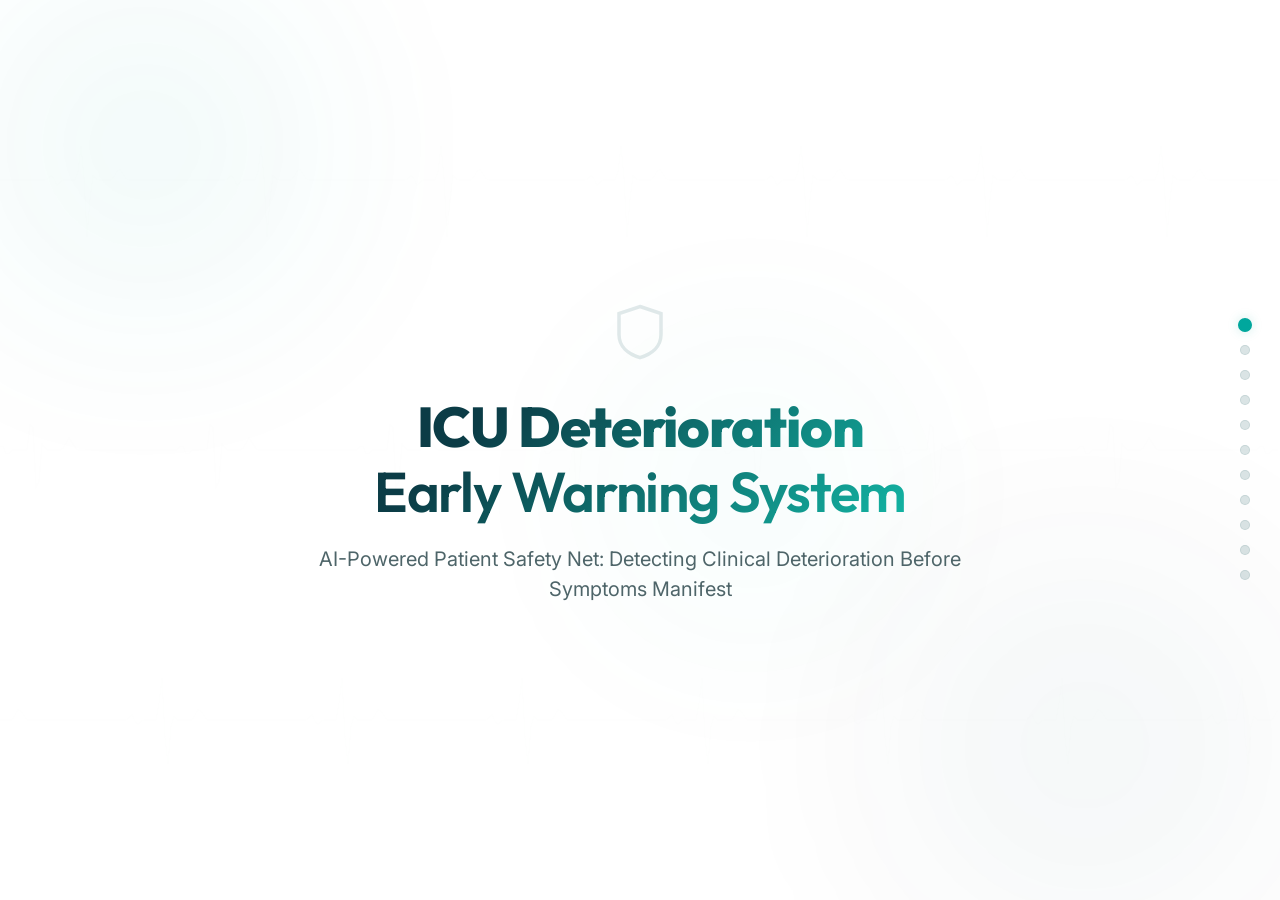
==== commit 6b821e62: "Update title to remove pitch deck wording" ====
--- a/index.html
+++ b/index.html
@@ -4,7 +4,7 @@
   <meta charset="UTF-8">
   <meta name="viewport" content="width=device-width, initial-scale=1.0">
   <meta name="description" content="Predictive early-warning system for ICU deterioration events, detecting circulatory failure, hyperglycaemia, sepsis, kidney failure, and liver failure before symptoms manifest.">
-  <title>ICU Deterioration Warning System Pitch Deck</title>
+  <title>ICU Deterioration Warning System</title>
   <link rel="preconnect" href="https://fonts.googleapis.com">
   <link rel="preconnect" href="https://fonts.gstatic.com" crossorigin>
   <link href="https://fonts.googleapis.com/css2?family=Inter:wght@300;400;500;600;700&family=Outfit:wght@400;500;600;700;800&display=swap" rel="stylesheet">
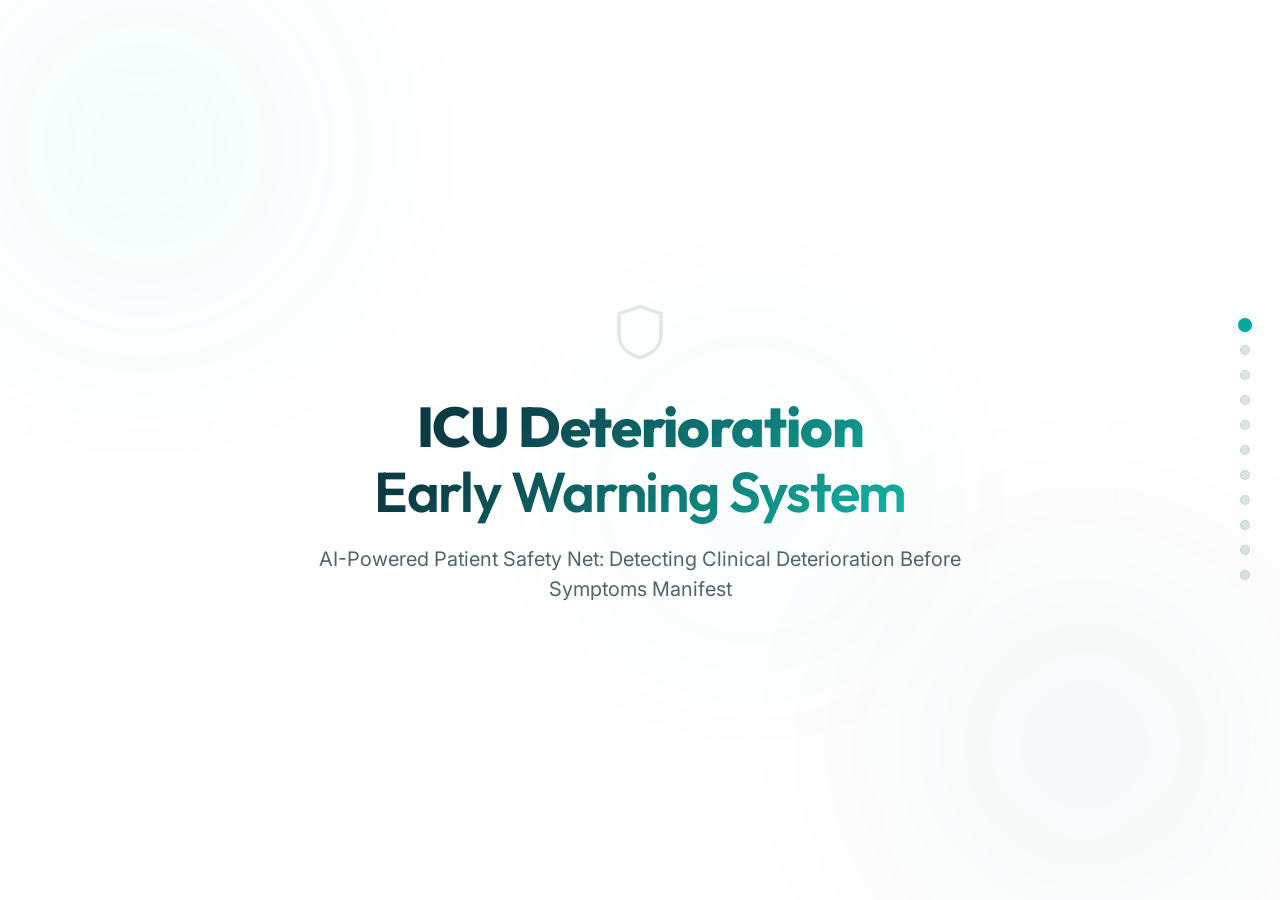
==== commit 4e417b09: "Remove fullstop from Slide 11 CTA text" ====
--- a/index.html
+++ b/index.html
@@ -621,7 +621,7 @@
           </div>
           
           <div class="contact-box" style="margin-top: 40px; border-color: rgba(0, 167, 157, 0.25); box-shadow: 0 4px 20px rgba(0, 167, 157, 0.05); padding: 25px 40px;">
-            <p style="font-size: 1.8rem; font-weight: 800; color: var(--color-mint); font-family: var(--font-title); letter-spacing: -0.01em; margin-bottom: 0;">Join us in building the digital safety net for intensive care.</p>
+            <p style="font-size: 1.8rem; font-weight: 800; color: var(--color-mint); font-family: var(--font-title); letter-spacing: -0.01em; margin-bottom: 0;">Join us in building the digital safety net for intensive care</p>
           </div>
         </div>
       </div>
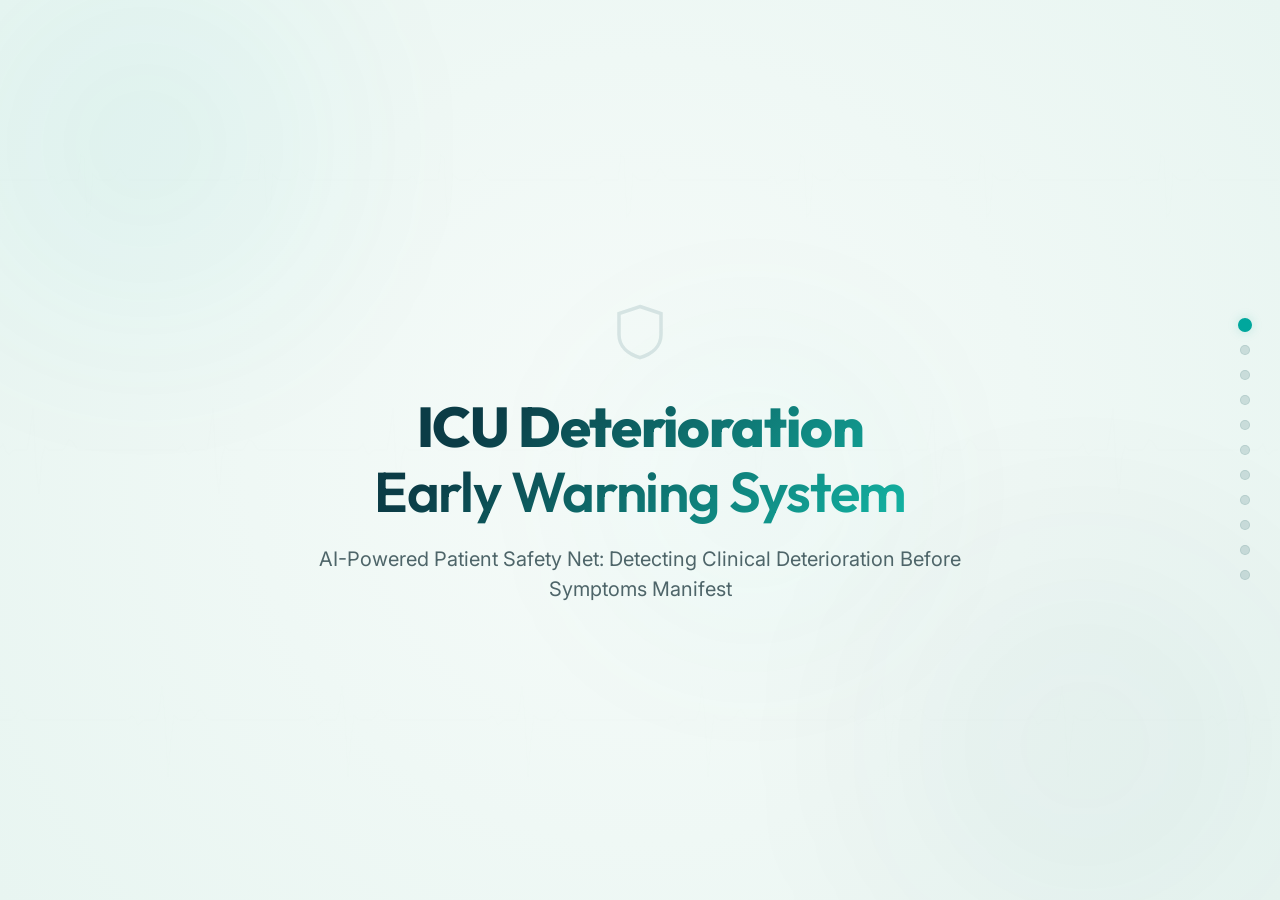
==== commit 3a493371: "Fix text alignment on Slide 6 by setting min-width and flex-shrink on stats" ====
--- a/index.html
+++ b/index.html
@@ -220,14 +220,14 @@
             </p>
             <div class="card-vertical-stack">
               <div class="glass-card flex-row gap-20" style="padding: 16px 20px;">
-                <div class="stat-large highlight-mint" style="font-size: 2.2rem; width: 110px;">18.7%</div>
+                <div class="stat-large highlight-mint" style="font-size: 2.2rem; min-width: 110px; flex-shrink: 0;">18.7%</div>
                 <div>
                   <h4 style="font-size: 0.95rem; font-weight: 700; color: var(--color-teal-dark);">Relative Mortality Reduction</h4>
                   <p class="card-desc" style="margin-top: 1px;">Significant drop in in-hospital mortality when alerts are acted on within 3 hours.</p>
                 </div>
               </div>
               <div class="glass-card flex-row gap-20" style="padding: 16px 20px;">
-                <div class="stat-large highlight-mint" style="font-size: 2.2rem; width: 110px;">3.3%</div>
+                <div class="stat-large highlight-mint" style="font-size: 2.2rem; min-width: 110px; flex-shrink: 0;">3.3%</div>
                 <div>
                   <h4 style="font-size: 0.95rem; font-weight: 700; color: var(--color-teal-dark);">Absolute Mortality Reduction</h4>
                   <p class="card-desc" style="margin-top: 1px;">Direct lives saved across the entire clinical cohort.</p>
--- a/style.css
+++ b/style.css
@@ -7,8 +7,8 @@
 
 :root {
   /* Colors from IonOpticks flyer and clinical light theme */
-  --color-bg-start: #ffffff;
-  --color-bg-end: #ffffff;
+  --color-bg-start: #f6fbf9;
+  --color-bg-end: #e8f5f1;
   --color-teal-dark: #0b3c46;
   --color-teal-primary: #0b4c54;
   --color-mint: #00a79d;
@@ -1242,7 +1242,7 @@
   height: 100vh;
   z-index: -2;
   overflow: hidden;
-  background-color: #ffffff; /* Solid White Base */
+  background: radial-gradient(circle at center, var(--color-bg-start) 0%, var(--color-bg-end) 100%);
   pointer-events: none;
 }
 
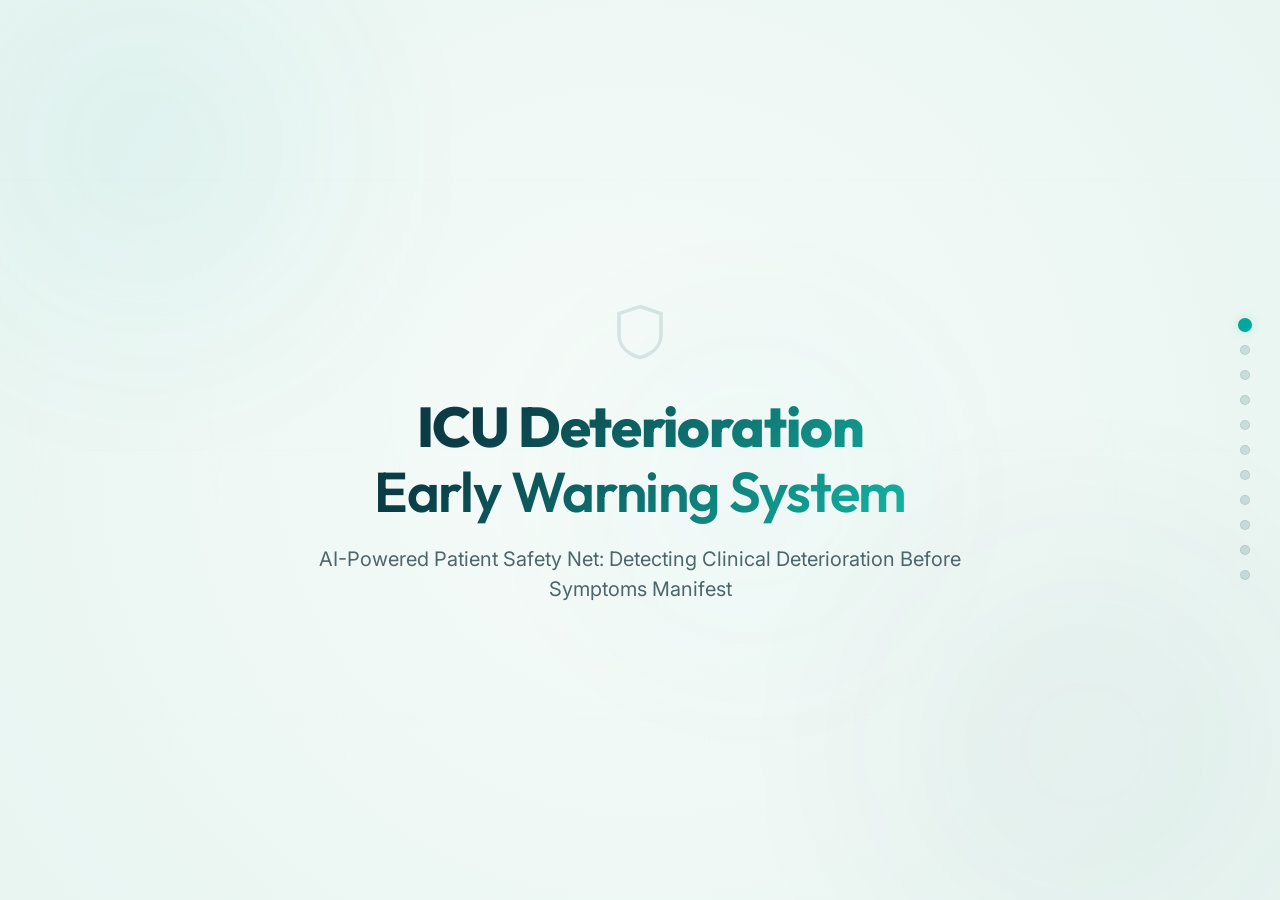
==== commit c6abeb2c: "Update Slide 10 TRL Timeline layout: separate TRL 4/5 and combine TRL 6/7" ====
--- a/index.html
+++ b/index.html
@@ -520,7 +520,7 @@
           <div class="timeline-item">
             <div class="timeline-dot completed"></div>
             <div class="timeline-content">
-              <span class="trl-tag completed">TRL 4 - 5</span>
+              <span class="trl-tag completed">TRL 4</span>
               <h3>Retrospective Validation</h3>
               <span class="timeline-date">COMPLETED (2025 - H1 2026)</span>
               <p>Completed offline algorithm training and retrospective validation across MIMIC-III, MIMIC-IV, Northwest ICU, and Zigong Hospital cohorts (over 260k patients).</p>
@@ -530,20 +530,20 @@
           <div class="timeline-item">
             <div class="timeline-dot active"></div>
             <div class="timeline-content">
-              <span class="trl-tag active">TRL 6</span>
+              <span class="trl-tag active">TRL 5</span>
               <h3>Silent Validation (Current Phase)</h3>
               <span class="timeline-date">IN PROGRESS (H2 2026)</span>
-              <p>Deploying the early warning algorithm on live simulated feeds and silent real-time hospital databases to measure alarm precision and eliminate alert fatigue.</p>
+              <p>Collecting local timeseries data from ICU settings in partnered public and private hospitals, to validate the software on local patient data.</p>
             </div>
           </div>
 
           <div class="timeline-item">
             <div class="timeline-dot"></div>
             <div class="timeline-content">
-              <span class="trl-tag">TRL 7</span>
+              <span class="trl-tag">TRL 6 - 7</span>
               <h3>Operational Bedside Pilot</h3>
               <span class="timeline-date">UPCOMING (Q4 2026 - Q1 2027)</span>
-              <p>Silent background trials in active clinical settings across 2-3 partner public and private hospitals, integrating alerts directly into nurse workflows.</p>
+              <p>Silent piloting trials in active clinical settings across our partnered public and private hospitals, measuring real-time alarm precision, eliminating alert fatigue, integrating alerts directly into nurse workflows.</p>
             </div>
           </div>
 
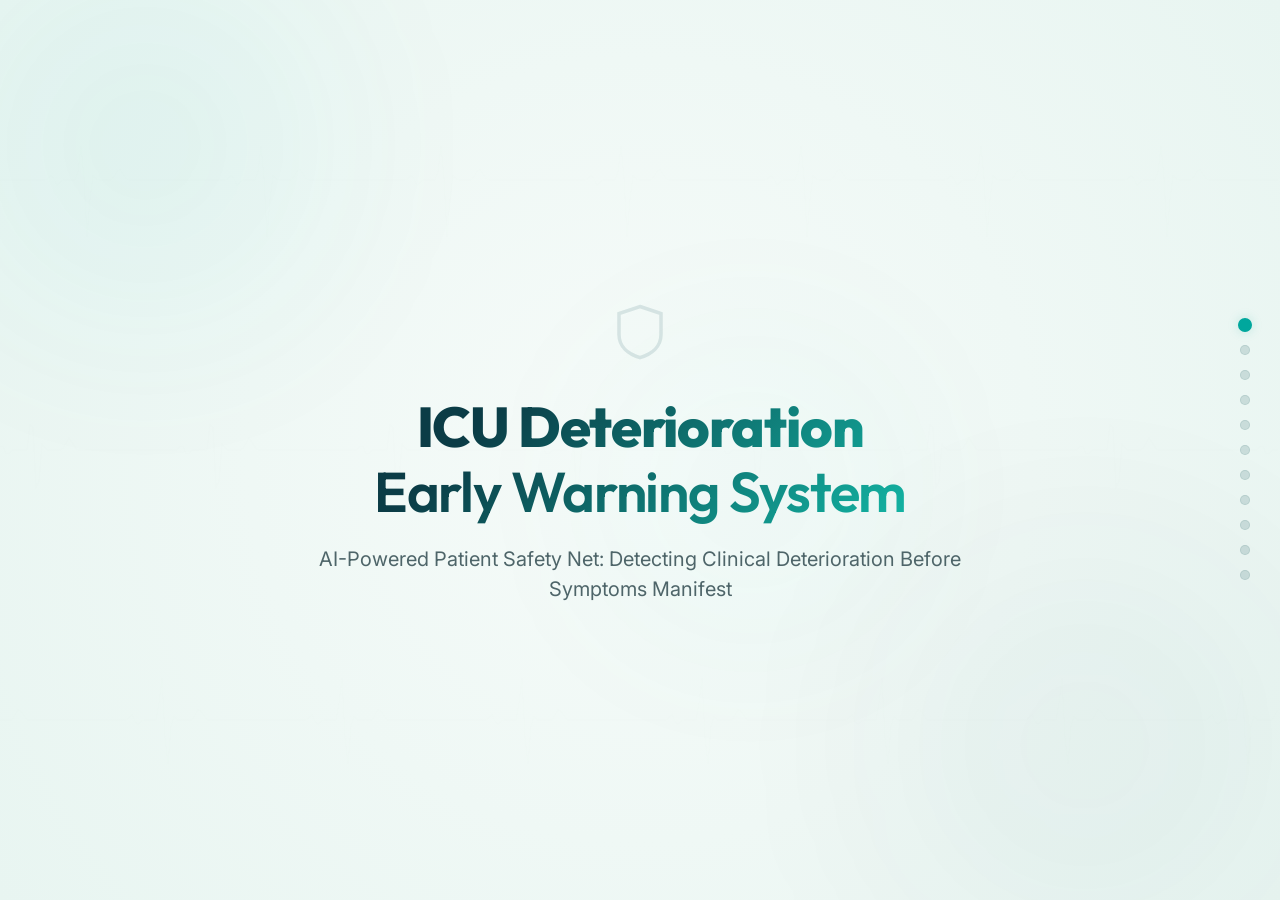
==== commit 4155f05f: "Enlarge and style Clinical Pilots ask card as gold featured card on Slide 11" ====
--- a/index.html
+++ b/index.html
@@ -581,7 +581,7 @@
             We are moving our early warning system from successful verification to bedside operational clinical pilots. We are seeking partners in the following key areas:
           </p>
           <div class="grid-3">
-            <div class="glass-card ask-card">
+            <div class="glass-card ask-card featured">
               <div class="ask-icon">
                 <svg viewBox="0 0 24 24" fill="none" stroke="currentColor" stroke-width="2">
                   <path d="M12 22s8-4 8-10V5l-8-3-8 3v7c0 6 8 10 8 10z" />
@@ -589,7 +589,7 @@
               </div>
               <h3>Clinical Pilots</h3>
               <p class="body-text" style="font-size: 0.85rem; line-height: 1.5; margin-top: 10px;">
-                Seeking major public and private hospitals in Malaysia to host our <strong>TRL 7 silent bedside pilots</strong> in Q4 2026.
+                Seeking major public and private hospitals in Malaysia to host our <strong style="color: #a8822a;">TRL 6 - 7 silent bedside pilots</strong> in Q4 2026.
               </p>
             </div>
             <div class="glass-card ask-card">
--- a/style.css
+++ b/style.css
@@ -1208,6 +1208,33 @@
   color: var(--color-teal-dark);
 }
 
+.ask-card.featured {
+  transform: scale(1.06);
+  border-color: rgba(197, 160, 78, 0.4);
+  box-shadow: 0 10px 30px rgba(197, 160, 78, 0.12);
+  background: linear-gradient(185deg, var(--color-card-bg) 0%, rgba(197, 160, 78, 0.04) 100%);
+  z-index: 2;
+}
+
+.ask-card.featured:hover {
+  border-color: rgba(197, 160, 78, 0.6);
+  box-shadow: 0 12px 36px rgba(197, 160, 78, 0.18);
+  transform: scale(1.08) translateY(-2px);
+}
+
+.ask-card.featured .ask-icon {
+  color: #c5a04e;
+  background-color: rgba(197, 160, 78, 0.08);
+  border-color: rgba(197, 160, 78, 0.2);
+}
+
+.ask-card.featured h3 {
+  background: linear-gradient(135deg, #a8822a 0%, #d4af37 100%);
+  -webkit-background-clip: text;
+  -webkit-text-fill-color: transparent;
+  display: inline-block;
+}
+
 .contact-box {
   background-color: var(--color-card-bg);
   border: 1px solid var(--color-border);
